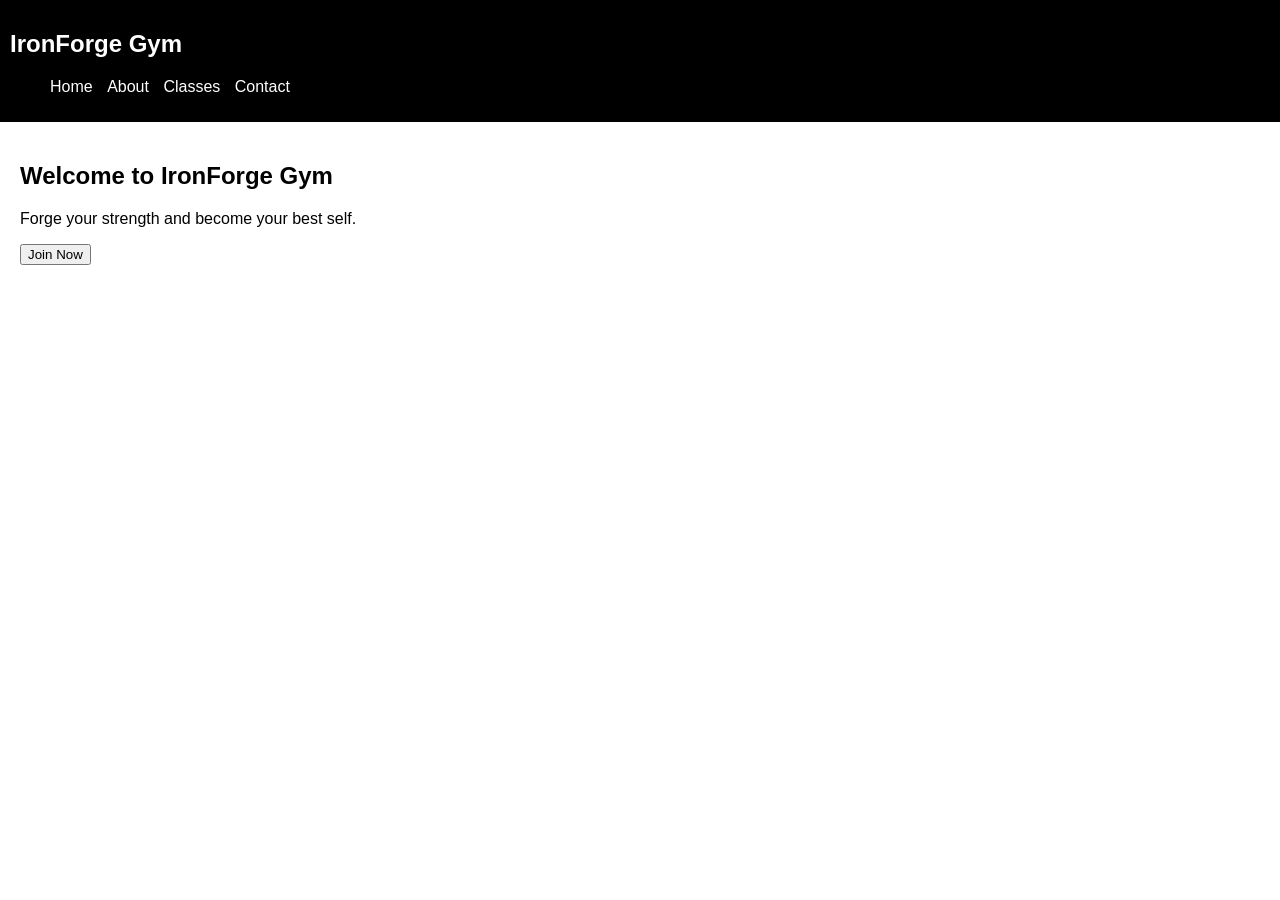
==== index.html @ 8f1a5613 "Added navbar and basic layout" ====
<!DOCTYPE html>
<html>
<head>
  <title>IronForge Gym</title>
  <link rel="stylesheet" href="style.css">
</head>

<body>

<nav>
  <h1>IronForge Gym</h1>
  <ul>
    <li>Home</li>
    <li>About</li>
    <li>Classes</li>
    <li>Contact</li>
  </ul>
</nav>

<section>
  <h2>Welcome to IronForge Gym</h2>
  <p>Forge your strength and become your best self.</p>
  <button>Join Now</button>
</section>

</body>
</html>
---- style.css ----
body {
  font-family: Arial;
  margin: 0;
}

nav {
  background: black;
  color: white;
  padding: 10px;
}

nav ul {
  list-style: none;
}

nav li {
  display: inline;
  margin-right: 10px;
}

section {
  padding: 20px;
}
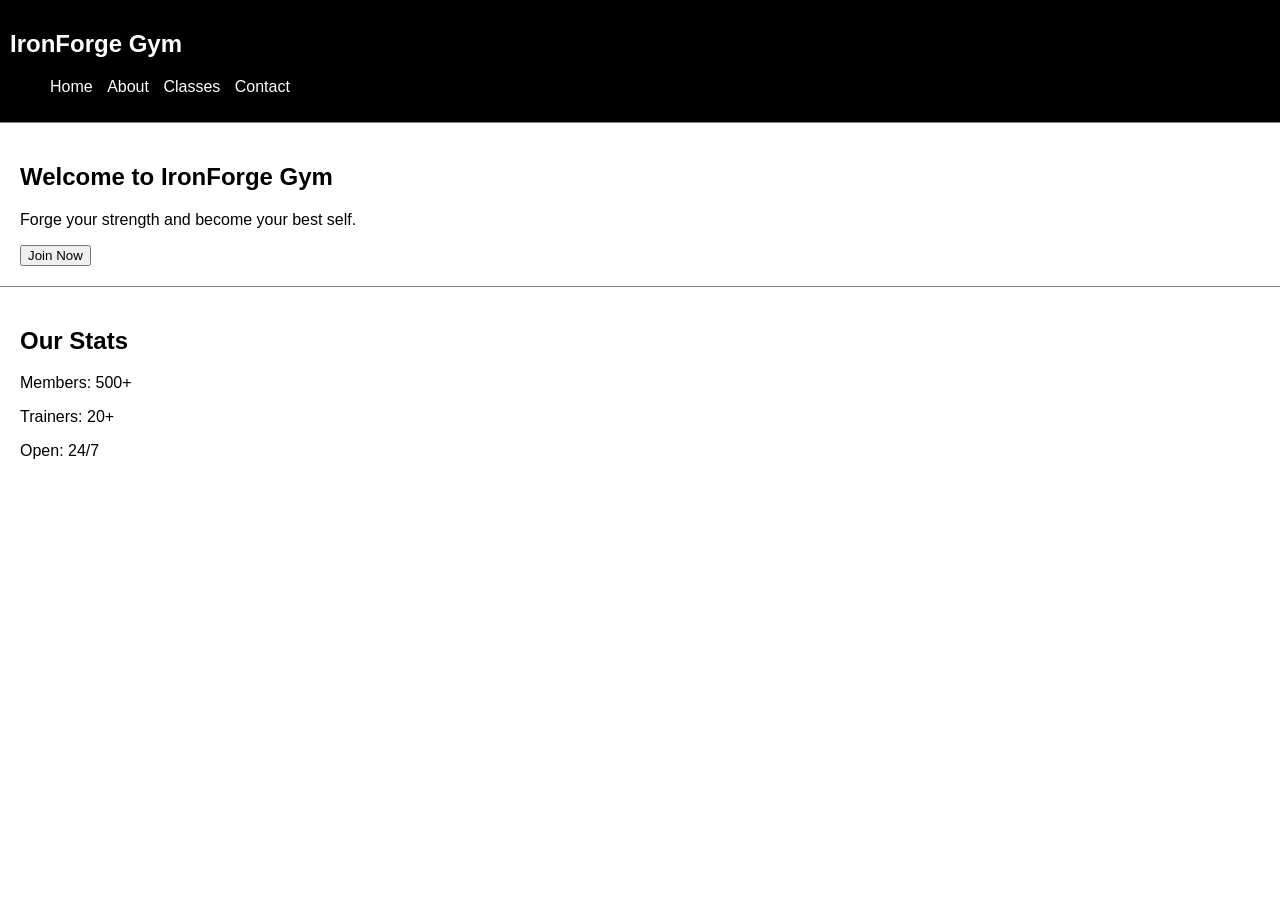
==== commit 3463ec92: "Added stats section to homepage" ====
--- a/index.html
+++ b/index.html
@@ -23,5 +23,12 @@
   <button>Join Now</button>
 </section>
 
+<section>
+  <h2>Our Stats</h2>
+  <p>Members: 500+</p>
+  <p>Trainers: 20+</p>
+  <p>Open: 24/7</p>
+</section>
+
 </body>
 </html>
--- a/style.css
+++ b/style.css
@@ -20,4 +20,9 @@
 
 section {
   padding: 20px;
+}
+
+section {
+  padding: 20px;
+  border-top: 1px solid gray;
 }
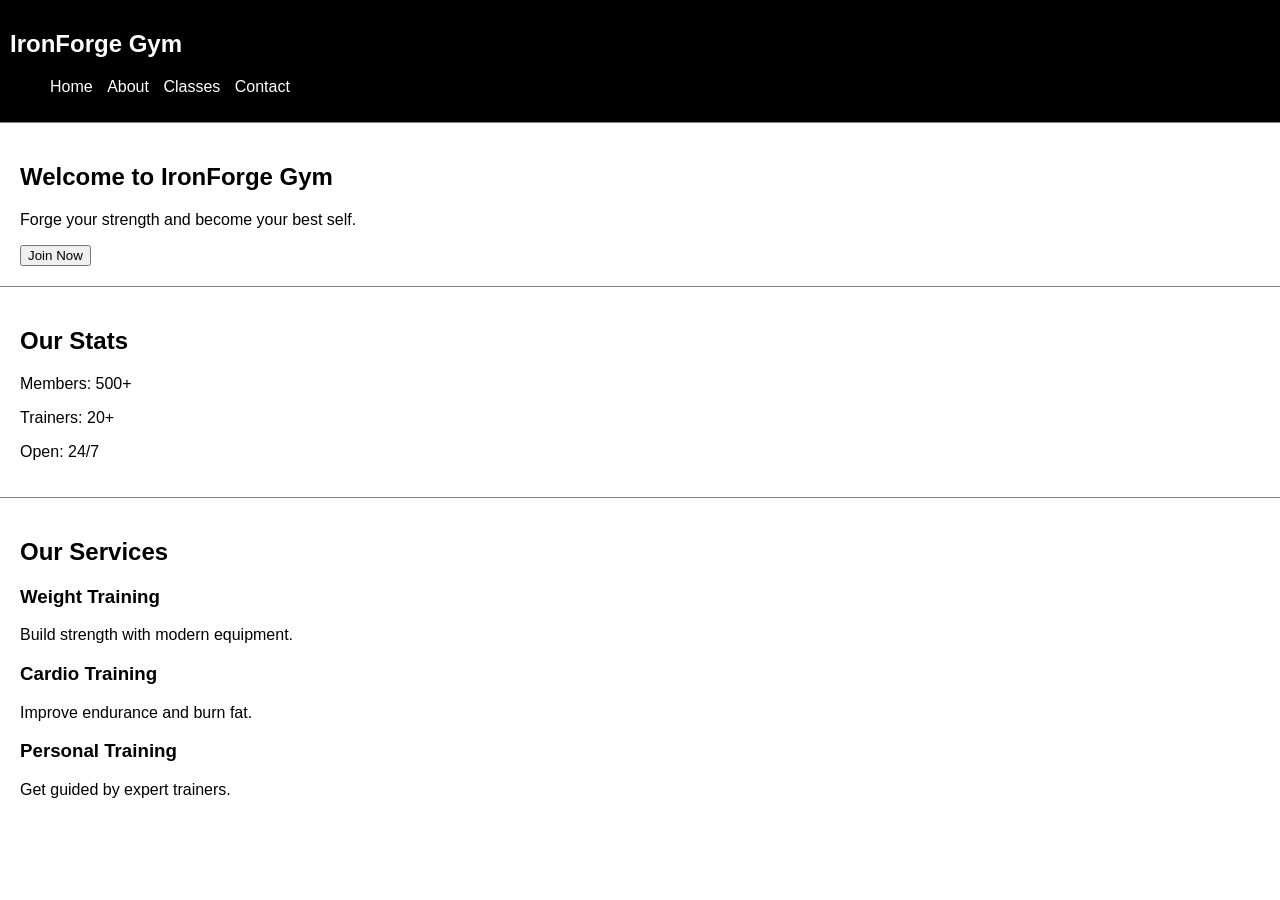
==== commit de29fecd: "Added services section to homepage" ====
--- a/index.html
+++ b/index.html
@@ -30,5 +30,25 @@
   <p>Open: 24/7</p>
 </section>
 
+<section>
+  <h2>Our Services</h2>
+
+  <div>
+    <h3>Weight Training</h3>
+    <p>Build strength with modern equipment.</p>
+  </div>
+
+  <div>
+    <h3>Cardio Training</h3>
+    <p>Improve endurance and burn fat.</p>
+  </div>
+
+  <div>
+    <h3>Personal Training</h3>
+    <p>Get guided by expert trainers.</p>
+  </div>
+
+</section>
+
 </body>
 </html>
--- a/style.css
+++ b/style.css
@@ -25,4 +25,12 @@
 section {
   padding: 20px;
   border-top: 1px solid gray;
+}
+
+h2 {
+  margin-top: 20px;
+}
+
+div {
+  margin-bottom: 15px;
 }
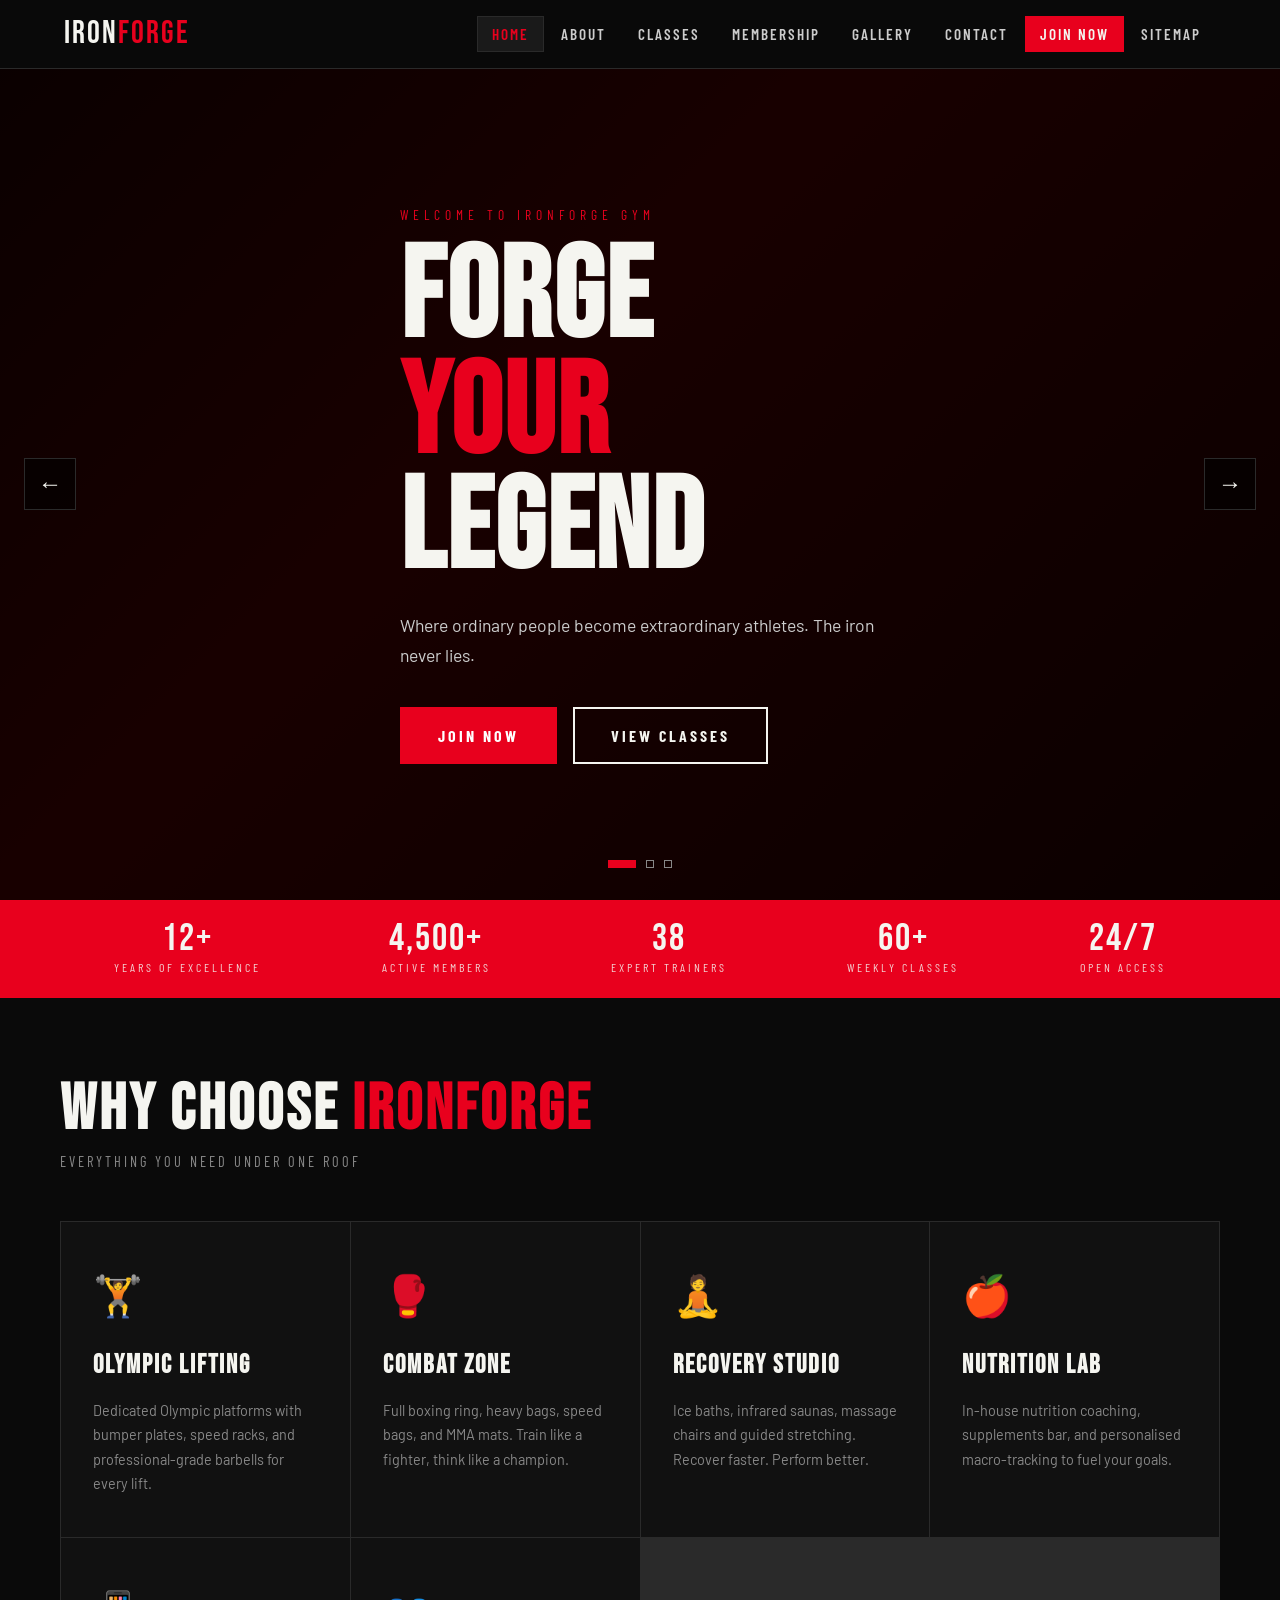
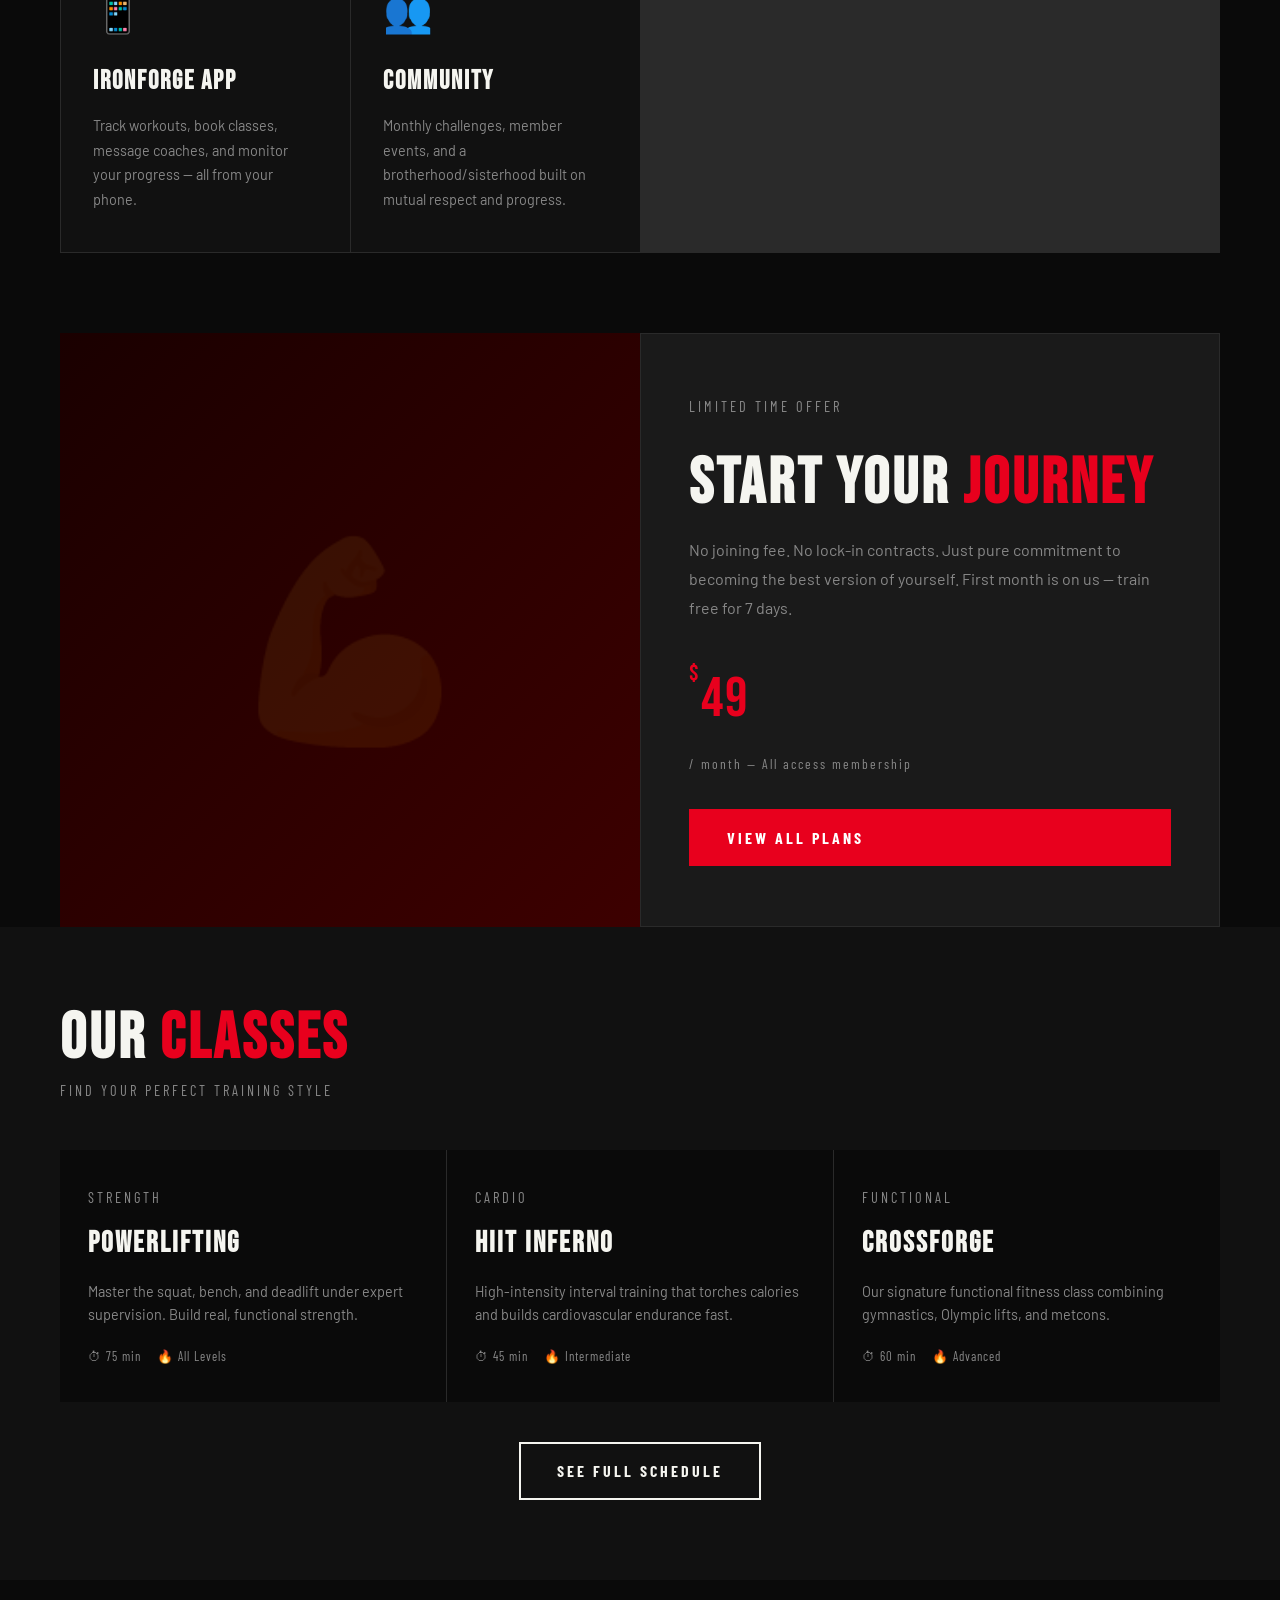
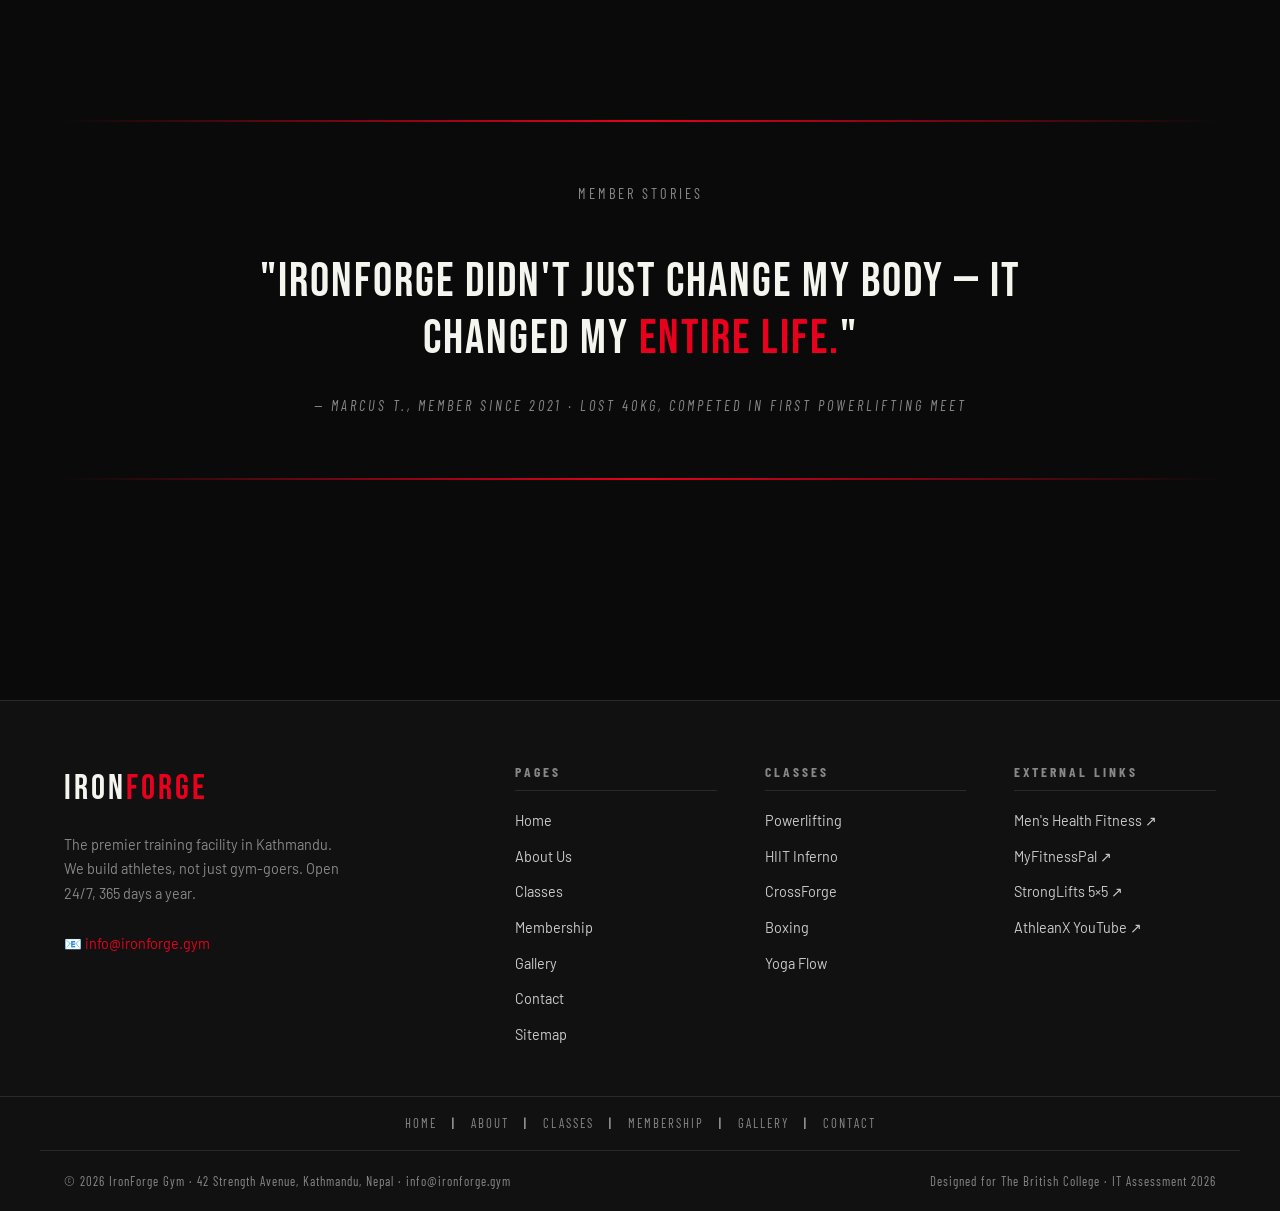
==== commit 30caf3c8: "Fully updated, added UI, Fixed Site map, Added other pages" ====
--- a/index.html
+++ b/index.html
@@ -1,54 +1,269 @@
 <!DOCTYPE html>
-<html>
+<html lang="en">
 <head>
-  <title>IronForge Gym</title>
-  <link rel="stylesheet" href="style.css">
+  <meta charset="UTF-8" />
+  <meta name="viewport" content="width=device-width, initial-scale=1.0" />
+  <title>IronForge Gym — Forge Your Legend</title>
+  <link rel="stylesheet" href="style.css" />
+  <style>
+    
+  </style>
 </head>
-
 <body>
 
-<nav>
-  <h1>IronForge Gym</h1>
-  <ul>
-    <li>Home</li>
-    <li>About</li>
-    <li>Classes</li>
-    <li>Contact</li>
-  </ul>
+<!--  NAVBAR  -->
+<nav id="navbar">
+  <div class="nav-inner">
+    <a href="index.html" class="nav-logo">Iron<span>Forge</span></a>
+    <ul class="nav-links">
+      <li><a href="index.html" class="active">Home</a></li>
+      <li><a href="about.html">About</a></li>
+      <li><a href="classes.html">Classes</a></li>
+      <li><a href="membership.html">Membership</a></li>
+      <li><a href="gallery.html">Gallery</a></li>
+      <li><a href="contact.html">Contact</a></li>
+      <li><a href="contact.html" class="nav-cta">Join Now</a></li>
+        <li><a href="sitemap.html">Sitemap</a></li>
+      
+    </ul>
+  </div>
 </nav>
 
+<!--  HERO SLIDER  -->
+<section class="hero">
+  <div class="slides" id="slides">
+
+    <div class="slide slide-1">
+      <div class="slide-bg"></div>
+      <div class="slide-content">
+        <p class="slide-label">Welcome to IronForge Gym</p>
+        <h1 class="slide-title">Forge<br/><em>Your</em><br/>Legend</h1>
+        <p class="slide-desc">Where ordinary people become extraordinary athletes. The iron never lies.</p>
+        <div class="slide-btns">
+          <a href="membership.html" class="btn btn-primary">Join Now</a>
+          <a href="classes.html" class="btn btn-outline">View Classes</a>
+        </div>
+      </div>
+    </div>
+
+    <div class="slide slide-2">
+      <div class="slide-bg"></div>
+      <div class="slide-content">
+        <p class="slide-label">Elite Coaching</p>
+        <h1 class="slide-title">Train<br/><em>Like</em><br/>Champions</h1>
+        <p class="slide-desc">Certified trainers. Proven programs. Transformations that last a lifetime.</p>
+        <div class="slide-btns">
+          <a href="about.html" class="btn btn-primary">Meet Our Team</a>
+          <a href="gallery.html" class="btn btn-outline">See Results</a>
+        </div>
+      </div>
+    </div>
+
+    <div class="slide slide-3">
+      <div class="slide-bg"></div>
+      <div class="slide-content">
+        <p class="slide-label">State-of-the-Art Facility</p>
+        <h1 class="slide-title">World<br/><em>Class</em><br/>Gear</h1>
+        <p class="slide-desc">500+ machines. Olympic platforms. Recovery suites. Everything you need.</p>
+        <div class="slide-btns">
+          <a href="gallery.html" class="btn btn-primary">Take a Tour</a>
+          <a href="contact.html" class="btn btn-outline">Get Directions</a>
+        </div>
+      </div>
+    </div>
+
+  </div>
+
+  <button class="slider-arrow slider-prev" onclick="moveSlide(-1)" aria-label="Previous slide">&#8592;</button>
+  <button class="slider-arrow slider-next" onclick="moveSlide(1)" aria-label="Next slide">&#8594;</button>
+
+  <div class="slider-dots">
+    <div class="dot active" onclick="goSlide(0)"></div>
+    <div class="dot" onclick="goSlide(1)"></div>
+    <div class="dot" onclick="goSlide(2)"></div>
+  </div>
+</section>
+
+<!--  STATS BAR  -->
+<div class="stats-bar">
+  <div class="stats-inner">
+    <div class="stat"><div class="stat-num">12+</div><div class="stat-label">Years of Excellence</div></div>
+    <div class="stat"><div class="stat-num">4,500+</div><div class="stat-label">Active Members</div></div>
+    <div class="stat"><div class="stat-num">38</div><div class="stat-label">Expert Trainers</div></div>
+    <div class="stat"><div class="stat-num">60+</div><div class="stat-label">Weekly Classes</div></div>
+    <div class="stat"><div class="stat-num">24/7</div><div class="stat-label">Open Access</div></div>
+  </div>
+</div>
+
+<!--  FEATURES  -->
+<section class="features">
+  <div class="container">
+    <h2 class="section-title">Why Choose <span>IronForge</span></h2>
+    <p class="section-sub">Everything you need under one roof</p>
+    <div class="features-grid">
+      <div class="feature-item">
+        <div class="feature-icon">🏋️</div>
+        <h3>Olympic Lifting</h3>
+        <p>Dedicated Olympic platforms with bumper plates, speed racks, and professional-grade barbells for every lift.</p>
+      </div>
+      <div class="feature-item">
+        <div class="feature-icon">🥊</div>
+        <h3>Combat Zone</h3>
+        <p>Full boxing ring, heavy bags, speed bags, and MMA mats. Train like a fighter, think like a champion.</p>
+      </div>
+      <div class="feature-item">
+        <div class="feature-icon">🧘</div>
+        <h3>Recovery Studio</h3>
+        <p>Ice baths, infrared saunas, massage chairs and guided stretching. Recover faster. Perform better.</p>
+      </div>
+      <div class="feature-item">
+        <div class="feature-icon">🍎</div>
+        <h3>Nutrition Lab</h3>
+        <p>In-house nutrition coaching, supplements bar, and personalised macro-tracking to fuel your goals.</p>
+      </div>
+      <div class="feature-item">
+        <div class="feature-icon">📱</div>
+        <h3>IronForge App</h3>
+        <p>Track workouts, book classes, message coaches, and monitor your progress — all from your phone.</p>
+      </div>
+      <div class="feature-item">
+        <div class="feature-icon">👥</div>
+        <h3>Community</h3>
+        <p>Monthly challenges, member events, and a brotherhood/sisterhood built on mutual respect and progress.</p>
+      </div>
+    </div>
+  </div>
+</section>
+
+<!--  MEMBERSHIP PROMO  -->
 <section>
-  <h2>Welcome to IronForge Gym</h2>
-  <p>Forge your strength and become your best self.</p>
-  <button>Join Now</button>
-</section>
-
-<section>
-  <h2>Our Stats</h2>
-  <p>Members: 500+</p>
-  <p>Trainers: 20+</p>
-  <p>Open: 24/7</p>
-</section>
-
-<section>
-  <h2>Our Services</h2>
-
-  <div>
-    <h3>Weight Training</h3>
-    <p>Build strength with modern equipment.</p>
-  </div>
-
-  <div>
-    <h3>Cardio Training</h3>
-    <p>Improve endurance and burn fat.</p>
-  </div>
-
-  <div>
-    <h3>Personal Training</h3>
-    <p>Get guided by expert trainers.</p>
-  </div>
-
-</section>
-
+  <div class="container">
+    <div class="promo-split">
+      <div class="promo-img"></div>
+      <div class="promo-text">
+        <p class="section-sub">Limited Time Offer</p>
+        <h2 class="section-title">Start Your <span>Journey</span></h2>
+        <p>No joining fee. No lock-in contracts. Just pure commitment to becoming the best version of yourself. First month is on us — train free for 7 days.</p>
+        <div class="price-tag"><sup>$</sup>49</div>
+        <p class="price-note">/ month — All access membership</p>
+        <a href="membership.html" class="btn btn-primary">View All Plans</a>
+      </div>
+    </div>
+  </div>
+</section>
+
+<!-- CLASSES PREVIEW -->
+<section class="classes-preview">
+  <div class="container">
+    <h2 class="section-title">Our <span>Classes</span></h2>
+    <p class="section-sub">Find your perfect training style</p>
+    <div class="classes-grid">
+      <div class="class-card">
+        <p class="class-tag">Strength</p>
+        <h3>Powerlifting</h3>
+        <p>Master the squat, bench, and deadlift under expert supervision. Build real, functional strength.</p>
+        <div class="class-meta"><span>⏱ 75 min</span><span>🔥 All Levels</span></div>
+      </div>
+      <div class="class-card">
+        <p class="class-tag">Cardio</p>
+        <h3>HIIT Inferno</h3>
+        <p>High-intensity interval training that torches calories and builds cardiovascular endurance fast.</p>
+        <div class="class-meta"><span>⏱ 45 min</span><span>🔥 Intermediate</span></div>
+      </div>
+      <div class="class-card">
+        <p class="class-tag">Functional</p>
+        <h3>CrossForge</h3>
+        <p>Our signature functional fitness class combining gymnastics, Olympic lifts, and metcons.</p>
+        <div class="class-meta"><span>⏱ 60 min</span><span>🔥 Advanced</span></div>
+      </div>
+    </div>
+    <div style="text-align:center;margin-top:40px;">
+      <a href="classes.html" class="btn btn-outline">See Full Schedule</a>
+    </div>
+  </div>
+</section>
+
+<!-- ══ TESTIMONIAL ══ -->
+<section class="testimonial">
+  <div class="container">
+    <div class="divider"></div>
+    <p class="section-sub">Member Stories</p>
+    <blockquote>"IronForge didn't just change my body — it changed my <span class="text-red">entire life.</span>"</blockquote>
+    <cite>— Marcus T., Member since 2021 · Lost 40kg, Competed in first powerlifting meet</cite>
+    <div class="divider"></div>
+  </div>
+</section>
+
+<!-- ══ FOOTER ══ -->
+<footer id="footer">
+  <div class="footer-grid">
+    <div class="footer-brand">
+      <div class="logo">Iron<span>Forge</span></div>
+      <p>The premier training facility in Kathmandu. We build athletes, not just gym-goers. Open 24/7, 365 days a year.</p>
+      <br/>
+      <p>📧 <a href="mailto:info@ironforge.gym">info@ironforge.gym</a></p>
+    </div>
+    <div class="footer-col">
+      <h4>Pages</h4>
+      <ul>
+        <li><a href="index.html">Home</a></li>
+        <li><a href="about.html">About Us</a></li>
+        <li><a href="classes.html">Classes</a></li>
+        <li><a href="membership.html">Membership</a></li>
+        <li><a href="gallery.html">Gallery</a></li>
+        <li><a href="contact.html">Contact</a></li>
+        <li><a href="sitemap.html">Sitemap</a></li>
+      </ul>
+    </div>
+    <div class="footer-col">
+      <h4>Classes</h4>
+      <ul>
+        <li><a href="classes.html">Powerlifting</a></li>
+        <li><a href="classes.html">HIIT Inferno</a></li>
+        <li><a href="classes.html">CrossForge</a></li>
+        <li><a href="classes.html">Boxing</a></li>
+        <li><a href="classes.html">Yoga Flow</a></li>
+      </ul>
+    </div>
+    <div class="footer-col">
+      <h4>External Links</h4>
+      <ul>
+        <li><a href="https://www.menshealth.com/fitness/" target="_blank">Men's Health Fitness ↗</a></li>
+        <li><a href="https://www.myfitnesspal.com/" target="_blank">MyFitnessPal ↗</a></li>
+        <li><a href="https://www.stronglifts.com/" target="_blank">StrongLifts 5×5 ↗</a></li>
+        <li><a href="https://www.youtube.com/@AthleanX" target="_blank">AthleanX YouTube ↗</a></li>
+      </ul>
+    </div>
+  </div>
+
+  <div class="secondary-nav">
+    <a href="index.html">Home</a> |
+    <a href="about.html">About</a> |
+    <a href="classes.html">Classes</a> |
+    <a href="membership.html">Membership</a> |
+    <a href="gallery.html">Gallery</a> |
+    <a href="contact.html">Contact</a>
+  </div>
+
+  <div class="footer-bottom">
+    <p>© 2026 IronForge Gym · 42 Strength Avenue, Kathmandu, Nepal · <a href="mailto:info@ironforge.gym">info@ironforge.gym</a></p>
+    <p>Designed for The British College · IT Assessment 2026</p>
+  </div>
+</footer>
+
+<script>
+  let current = 0;
+  const total = 3;
+  function updateSlider() {
+    document.getElementById('slides').style.transform = `translateX(-${current * 100}%)`;
+    document.querySelectorAll('.dot').forEach((d, i) => d.classList.toggle('active', i === current));
+  }
+  function moveSlide(dir) {
+    current = (current + dir + total) % total;
+    updateSlider();
+  }
+  function goSlide(n) { current = n; updateSlider(); }
+  setInterval(() => moveSlide(1), 5000);
+</script>
 </body>
-</html>+</html>
--- a/style.css
+++ b/style.css
@@ -1,36 +1,708 @@
+/* ============================================
+   IRONFORGE GYM — Main Stylesheet
+   ============================================ */
+
+@import url('https://fonts.googleapis.com/css2?family=Bebas+Neue&family=Barlow+Condensed:wght@300;400;600;700&family=Barlow:wght@300;400;500&display=swap');
+
+:root {
+  --black:      #0a0a0a;
+  --dark:       #111111;
+  --dark-mid:   #1a1a1a;
+  --mid:        #222222;
+  --border:     #2a2a2a;
+  --red:        #e8001d;
+  --red-dark:   #b50017;
+  --red-glow:   rgba(232, 0, 29, 0.25);
+  --gold:       #c9a84c;
+  --white:      #f5f5f0;
+  --grey:       #888888;
+  --light-grey: #cccccc;
+  --max-width:  1320px;
+  --font-display: 'Bebas Neue', sans-serif;
+  --font-condensed: 'Barlow Condensed', sans-serif;
+  --font-body:  'Barlow', sans-serif;
+}
+
+*, *::before, *::after { box-sizing: border-box; margin: 0; padding: 0; }
+
+html { scroll-behavior: smooth; }
+
 body {
-  font-family: Arial;
-  margin: 0;
-}
-
-nav {
-  background: black;
-  color: white;
-  padding: 10px;
-}
-
-nav ul {
+  background: var(--black);
+  color: var(--white);
+  font-family: var(--font-body);
+  font-size: 16px;
+  line-height: 1.6;
+  cursor: crosshair;
+}
+
+a { color: var(--red); text-decoration: none; transition: color 0.2s; }
+a:hover { color: var(--gold); }
+a:visited { color: var(--red-dark); }
+img { max-width: 100%; height: auto; display: block; }
+
+/* ── LAYOUT ── */
+.container {
+  max-width: var(--max-width);
+  margin: 0 auto;
+  padding: 0 24px;
+}
+
+/* ── NAVBAR ── */
+#navbar {
+  position: fixed;
+  top: 0; left: 0; right: 0;
+  z-index: 1000;
+  background: rgba(10,10,10,0.95);
+  backdrop-filter: blur(12px);
+  border-bottom: 1px solid var(--border);
+}
+
+.nav-inner {
+  max-width: var(--max-width);
+  margin: 0 auto;
+  padding: 0 24px;
+  display: flex;
+  align-items: center;
+  justify-content: space-between;
+  height: 68px;
+}
+
+.nav-logo {
+  font-family: var(--font-display);
+  font-size: 2rem;
+  color: var(--white);
+  letter-spacing: 2px;
+}
+.nav-logo span { color: var(--red); }
+
+.nav-links {
+  display: flex;
+  gap: 2px;
   list-style: none;
 }
 
-nav li {
-  display: inline;
-  margin-right: 10px;
-}
-
-section {
-  padding: 20px;
-}
-
-section {
-  padding: 20px;
-  border-top: 1px solid gray;
-}
-
-h2 {
-  margin-top: 20px;
-}
-
-div {
-  margin-bottom: 15px;
-}+.nav-links a {
+  font-family: var(--font-condensed);
+  font-size: 0.95rem;
+  font-weight: 600;
+  letter-spacing: 2px;
+  text-transform: uppercase;
+  color: var(--light-grey);
+  padding: 8px 14px;
+  border: 1px solid transparent;
+  transition: all 0.2s;
+}
+.nav-links a:hover,
+.nav-links a.active {
+  color: var(--red);
+  border-color: var(--border);
+  background: var(--dark-mid);
+}
+.nav-links a:visited { color: var(--grey); }
+.nav-links a:visited:hover { color: var(--red); }
+
+.nav-cta {
+  background: var(--red) !important;
+  color: var(--white) !important;
+  border-color: var(--red) !important;
+}
+.nav-cta:hover {
+  background: var(--red-dark) !important;
+  color: var(--white) !important;
+}
+
+/* ── HERO / PAGE HEADER ── */
+.page-header {
+  margin-top: 68px;
+  background: var(--dark);
+  border-bottom: 1px solid var(--border);
+  padding: 60px 24px;
+  text-align: center;
+  position: relative;
+  overflow: hidden;
+}
+.page-header::before {
+  content: '';
+  position: absolute;
+  top: 0; left: 0; right: 0; bottom: 0;
+  background: repeating-linear-gradient(
+    -45deg,
+    transparent,
+    transparent 20px,
+    rgba(255,255,255,0.015) 20px,
+    rgba(255,255,255,0.015) 21px
+  );
+}
+.page-header h1 {
+  font-family: var(--font-display);
+  font-size: clamp(3rem, 7vw, 6rem);
+  letter-spacing: 4px;
+  line-height: 1;
+  position: relative;
+}
+.page-header h1 span { color: var(--red); }
+.page-header p {
+  font-family: var(--font-condensed);
+  font-size: 1.1rem;
+  letter-spacing: 3px;
+  text-transform: uppercase;
+  color: var(--grey);
+  margin-top: 12px;
+  position: relative;
+}
+
+/* ── SECTION TITLES ── */
+.section-title {
+  font-family: var(--font-display);
+  font-size: clamp(2.4rem, 5vw, 4rem);
+  letter-spacing: 3px;
+  line-height: 1;
+  margin-bottom: 8px;
+}
+.section-title span { color: var(--red); }
+
+.section-sub {
+  font-family: var(--font-condensed);
+  font-size: 0.9rem;
+  letter-spacing: 3px;
+  text-transform: uppercase;
+  color: var(--grey);
+  margin-bottom: 48px;
+}
+
+/* ── BUTTONS ── */
+.btn {
+  display: inline-block;
+  font-family: var(--font-condensed);
+  font-size: 1rem;
+  font-weight: 700;
+  letter-spacing: 3px;
+  text-transform: uppercase;
+  padding: 14px 36px;
+  border: 2px solid;
+  cursor: pointer;
+  transition: all 0.2s;
+}
+.btn-primary {
+  background: var(--red);
+  color: var(--white);
+  border-color: var(--red);
+}
+.btn-primary:hover {
+  background: transparent;
+  color: var(--red);
+}
+.btn-outline {
+  background: transparent;
+  color: var(--white);
+  border-color: var(--white);
+}
+.btn-outline:hover {
+  background: var(--white);
+  color: var(--black);
+}
+
+/* ── CARDS ── */
+.card {
+  background: var(--dark-mid);
+  border: 1px solid var(--border);
+  padding: 32px;
+  transition: border-color 0.3s, transform 0.3s;
+}
+.card:hover {
+  border-color: var(--red);
+  transform: translateY(-4px);
+}
+
+/* ── FOOTER ── */
+#footer {
+  background: var(--dark);
+  border-top: 1px solid var(--border);
+  margin-top: 80px;
+}
+
+.footer-grid {
+  max-width: var(--max-width);
+  margin: 0 auto;
+  padding: 60px 24px 40px;
+  display: grid;
+  grid-template-columns: 2fr 1fr 1fr 1fr;
+  gap: 48px;
+}
+
+.footer-brand .logo {
+  font-family: var(--font-display);
+  font-size: 2.2rem;
+  letter-spacing: 3px;
+  margin-bottom: 16px;
+}
+.footer-brand .logo span { color: var(--red); }
+.footer-brand p {
+  color: var(--grey);
+  font-size: 0.9rem;
+  line-height: 1.7;
+  max-width: 280px;
+}
+
+.footer-col h4 {
+  font-family: var(--font-condensed);
+  font-size: 0.85rem;
+  letter-spacing: 3px;
+  text-transform: uppercase;
+  color: var(--grey);
+  margin-bottom: 16px;
+  border-bottom: 1px solid var(--border);
+  padding-bottom: 8px;
+}
+.footer-col ul { list-style: none; }
+.footer-col li { margin-bottom: 10px; }
+.footer-col a {
+  color: var(--light-grey);
+  font-size: 0.9rem;
+  transition: color 0.2s, padding-left 0.2s;
+}
+.footer-col a:hover { color: var(--red); padding-left: 4px; }
+.footer-col a:visited { color: var(--grey); }
+
+.footer-bottom {
+  max-width: var(--max-width);
+  margin: 0 auto;
+  padding: 20px 24px;
+  border-top: 1px solid var(--border);
+  display: flex;
+  justify-content: space-between;
+  align-items: center;
+  flex-wrap: wrap;
+  gap: 12px;
+}
+.footer-bottom p, .footer-bottom a {
+  font-size: 0.8rem;
+  color: var(--grey);
+  font-family: var(--font-condensed);
+  letter-spacing: 1px;
+}
+
+/* ── SECONDARY NAV (text only, bottom) ── */
+.secondary-nav {
+  text-align: center;
+  padding: 16px;
+  border-top: 1px solid var(--border);
+  font-family: var(--font-condensed);
+  font-size: 0.8rem;
+  letter-spacing: 2px;
+}
+.secondary-nav a {
+  color: var(--grey);
+  margin: 0 10px;
+  text-transform: uppercase;
+}
+.secondary-nav a:hover { color: var(--red); }
+
+/* ── UTILITY ── */
+.text-red { color: var(--red); }
+.text-gold { color: var(--gold); }
+.text-grey { color: var(--grey); }
+.mt-80 { margin-top: 80px; }
+.mb-48 { margin-bottom: 48px; }
+.section { padding: 80px 0; }
+
+/* ── DIVIDER ── */
+.divider {
+  height: 2px;
+  background: linear-gradient(90deg, transparent, var(--red), transparent);
+  margin: 60px 0;
+}
+
+/* ── TABLE STYLES ── */
+table {
+  width: 100%;
+  border-collapse: collapse;
+  font-family: var(--font-condensed);
+}
+th {
+  background: var(--red);
+  color: var(--white);
+  font-size: 0.85rem;
+  letter-spacing: 2px;
+  text-transform: uppercase;
+  padding: 14px 20px;
+  text-align: left;
+}
+td {
+  padding: 14px 20px;
+  border-bottom: 1px solid var(--border);
+  font-size: 0.95rem;
+  color: var(--light-grey);
+}
+tr:hover td { background: var(--dark-mid); }
+tr:nth-child(even) td { background: rgba(255,255,255,0.02); }
+
+/* ── FORM STYLES ── */
+.form-group { margin-bottom: 24px; }
+.form-group label {
+  display: block;
+  font-family: var(--font-condensed);
+  font-size: 0.85rem;
+  letter-spacing: 2px;
+  text-transform: uppercase;
+  color: var(--grey);
+  margin-bottom: 8px;
+}
+.form-group input,
+.form-group textarea,
+.form-group select {
+  width: 100%;
+  background: var(--dark-mid);
+  border: 1px solid var(--border);
+  color: var(--white);
+  font-family: var(--font-body);
+  font-size: 1rem;
+  padding: 14px 18px;
+  outline: none;
+  transition: border-color 0.2s;
+}
+.form-group input:focus,
+.form-group textarea:focus,
+.form-group select:focus {
+  border-color: var(--red);
+  box-shadow: 0 0 0 3px var(--red-glow);
+}
+.form-group input.error,
+.form-group textarea.error { border-color: #ff4444; }
+.form-error {
+  color: #ff6666;
+  font-size: 0.8rem;
+  font-family: var(--font-condensed);
+  letter-spacing: 1px;
+  margin-top: 6px;
+  display: none;
+}
+
+/* ── RESPONSIVE ── */
+@media (max-width: 900px) {
+  .footer-grid { grid-template-columns: 1fr 1fr; }
+  .nav-links { display: none; }
+}
+@media (max-width: 600px) {
+  .footer-grid { grid-template-columns: 1fr; }
+}
+
+.class-full-card .btn-primary {
+  background: var(--red);
+  color: #ffffff;
+  border: 1px solid var(--red);
+  font-weight: 700;
+  letter-spacing: 2px;
+}
+
+.class-full-card .btn-primary:hover {
+  background: #ff1a2f;
+  color: #ffffff;
+  border-color: #ff1a2f;
+}
+.plan .btn-primary {
+  background: var(--red);
+  color: #ffffff !important;
+  border-color: var(--red);
+  font-weight: 700;
+  letter-spacing: 3px;
+  box-shadow: 0 0 12px rgba(232, 0, 29, 0.35);
+}
+
+.plan .btn-primary:hover {
+  background: #ff1a2f;
+  color: #ffffff !important;
+  border-color: #ff1a2f;
+}
+
+.plan .btn-outline {
+  color: var(--white) !important;
+  border-color: var(--white);
+}
+
+.plan .btn-outline:hover {
+  background: var(--white);
+  color: var(--black) !important;
+}
+
+.btn-primary {
+  color: #ffffff !important;
+  font-weight: 700;
+  letter-spacing: 3px;
+}
+
+.btn-primary:hover {
+  color: #ffffff !important;
+}
+
+:root {
+  --max-width: 1200px;
+}
+
+.container {
+  max-width: var(--max-width);
+  margin: 0 auto;
+  padding: 0 20px;
+}
+/* ── HERO SLIDER ── */
+    .hero {
+      margin-top: 68px;
+      position: relative;
+      height: calc(100vh - 68px);
+      min-height: 560px;
+      overflow: hidden;
+    }
+    .slides { display: flex; height: 100%; transition: transform 0.8s cubic-bezier(0.77,0,0.18,1); }
+    .slide {
+      min-width: 100%;
+      height: 100%;
+      position: relative;
+      display: flex;
+      align-items: center;
+    }
+    .slide-bg {
+      position: absolute; inset: 0;
+      background-size: cover;
+      background-position: center;
+      filter: brightness(0.4);
+    }
+    .slide-1 .slide-bg { background: linear-gradient(135deg, #1a0000 0%, #3d0000 40%, #1a0000 100%), url('https://images.unsplash.com/photo-1534438327276-14e5300c3a48?w=1400'); background-blend-mode: multiply; }
+    .slide-2 .slide-bg { background: linear-gradient(135deg, #000a1a 0%, #001a3d 40%, #000a1a 100%), url('https://images.unsplash.com/photo-1517836357463-d25dfeac3438?w=1400'); background-blend-mode: multiply; }
+    .slide-3 .slide-bg { background: linear-gradient(135deg, #0a0a00 0%, #1a1a00 40%, #0a0a00 100%), url('https://images.unsplash.com/photo-1571019613454-1cb2f99b2d8b?w=1400'); background-blend-mode: multiply; }
+
+    .slide-content {
+      position: relative;
+      z-index: 2;
+      max-width: var(--max-width);
+      margin: 0 auto;
+      padding: 0 48px;
+    }
+    .slide-label {
+      font-family: var(--font-condensed);
+      font-size: 0.85rem;
+      letter-spacing: 5px;
+      text-transform: uppercase;
+      color: var(--red);
+      margin-bottom: 16px;
+    }
+    .slide-title {
+      font-family: var(--font-display);
+      font-size: clamp(4rem, 10vw, 9rem);
+      line-height: 0.9;
+      letter-spacing: 2px;
+      margin-bottom: 24px;
+    }
+    .slide-title em { color: var(--red); font-style: normal; }
+    .slide-desc {
+      font-size: 1.1rem;
+      color: var(--light-grey);
+      max-width: 480px;
+      margin-bottom: 36px;
+      line-height: 1.7;
+    }
+    .slide-btns { display: flex; gap: 16px; flex-wrap: wrap; }
+
+    /* arrows */
+    .slider-arrow {
+      position: absolute;
+      top: 50%; transform: translateY(-50%);
+      z-index: 10;
+      background: rgba(0,0,0,0.6);
+      border: 1px solid var(--border);
+      color: var(--white);
+      font-size: 1.5rem;
+      width: 52px; height: 52px;
+      display: flex; align-items: center; justify-content: center;
+      cursor: pointer;
+      transition: background 0.2s, border-color 0.2s;
+    }
+    .slider-arrow:hover { background: var(--red); border-color: var(--red); }
+    .slider-prev { left: 24px; }
+    .slider-next { right: 24px; }
+
+    /* dots */
+    .slider-dots {
+      position: absolute;
+      bottom: 32px; left: 50%; transform: translateX(-50%);
+      display: flex; gap: 10px; z-index: 10;
+    }
+    .dot {
+      width: 8px; height: 8px;
+      border: 1px solid var(--grey);
+      background: transparent;
+      cursor: pointer;
+      transition: all 0.3s;
+    }
+    .dot.active { background: var(--red); border-color: var(--red); width: 28px; }
+
+    /* ── STATS BAR ── */
+    .stats-bar {
+      background: var(--red);
+      padding: 20px 0;
+    }
+    .stats-inner {
+      max-width: var(--max-width);
+      margin: 0 auto;
+      padding: 0 24px;
+      display: flex;
+      justify-content: space-around;
+      flex-wrap: wrap;
+      gap: 20px;
+    }
+    .stat { text-align: center; }
+    .stat-num {
+      font-family: var(--font-display);
+      font-size: 2.4rem;
+      letter-spacing: 2px;
+      line-height: 1;
+    }
+    .stat-label {
+      font-family: var(--font-condensed);
+      font-size: 0.75rem;
+      letter-spacing: 3px;
+      text-transform: uppercase;
+      opacity: 0.85;
+    }
+
+    /* ── FEATURES ── */
+    .features { padding: 80px 0; }
+    .features-grid {
+      display: grid;
+      grid-template-columns: repeat(auto-fit, minmax(260px, 1fr));
+      gap: 1px;
+      background: var(--border);
+      border: 1px solid var(--border);
+    }
+    .feature-item {
+      background: var(--dark);
+      padding: 40px 32px;
+      transition: background 0.3s;
+    }
+    .feature-item:hover { background: var(--dark-mid); }
+    .feature-icon {
+      font-size: 2.5rem;
+      margin-bottom: 20px;
+    }
+    .feature-item h3 {
+      font-family: var(--font-display);
+      font-size: 1.6rem;
+      letter-spacing: 2px;
+      margin-bottom: 12px;
+    }
+    .feature-item p { color: var(--grey); font-size: 0.9rem; line-height: 1.7; }
+
+    /* ── PROMO SPLIT ── */
+    .promo-split {
+      display: grid;
+      grid-template-columns: 1fr 1fr;
+      min-height: 420px;
+    }
+    .promo-img {
+      background: linear-gradient(135deg, #1a0000, #3d0000);
+      position: relative;
+      overflow: hidden;
+      display: flex;
+      align-items: center;
+      justify-content: center;
+    }
+    .promo-img::after {
+      content: '💪';
+      font-size: 12rem;
+      opacity: 0.08;
+    }
+    .promo-text {
+      background: var(--dark-mid);
+      padding: 60px 48px;
+      border: 1px solid var(--border);
+      display: flex;
+      flex-direction: column;
+      justify-content: center;
+    }
+    .promo-text .section-title { margin-bottom: 20px; }
+    .promo-text p { color: var(--grey); margin-bottom: 32px; line-height: 1.8; }
+    .price-tag {
+      display: inline-block;
+      font-family: var(--font-display);
+      font-size: 3.5rem;
+      color: var(--red);
+      letter-spacing: 2px;
+      margin-bottom: 8px;
+    }
+    .price-tag sup { font-size: 1.5rem; vertical-align: top; margin-top: 10px; }
+    .price-note { font-family: var(--font-condensed); color: var(--grey); font-size: 0.85rem; letter-spacing: 2px; margin-bottom: 28px; }
+
+    /* ── CLASSES PREVIEW ── */
+    .classes-preview { padding: 80px 0; background: var(--dark); }
+    .classes-grid {
+      display: grid;
+      grid-template-columns: repeat(3, 1fr);
+      gap: 1px;
+      background: var(--border);
+    }
+    .class-card {
+      background: var(--black);
+      padding: 36px 28px;
+      position: relative;
+      overflow: hidden;
+      transition: background 0.3s;
+    }
+    .class-card::before {
+      content: '';
+      position: absolute;
+      top: 0; left: 0;
+      width: 3px; height: 0;
+      background: var(--red);
+      transition: height 0.4s;
+    }
+    .class-card:hover::before { height: 100%; }
+    .class-card:hover { background: var(--dark-mid); }
+    .class-tag {
+      font-family: var(--font-condensed);
+      font-size: 0.75rem;
+      letter-spacing: 3px;
+      text-transform: uppercase;
+      color: var(--red);
+      margin-bottom: 12px;
+    }
+    .class-card h3 {
+      font-family: var(--font-display);
+      font-size: 1.8rem;
+      letter-spacing: 2px;
+      margin-bottom: 12px;
+    }
+    .class-card p { color: var(--grey); font-size: 0.9rem; }
+    .class-meta {
+      margin-top: 20px;
+      display: flex; gap: 16px;
+      font-family: var(--font-condensed);
+      font-size: 0.8rem;
+      letter-spacing: 1px;
+      color: var(--grey);
+    }
+
+    /* ── TESTIMONIAL ── */
+    .testimonial {
+      padding: 80px 0;
+      text-align: center;
+    }
+    .testimonial blockquote {
+      font-family: var(--font-display);
+      font-size: clamp(1.8rem, 4vw, 3rem);
+      letter-spacing: 2px;
+      max-width: 800px;
+      margin: 0 auto 24px;
+      line-height: 1.2;
+    }
+    .testimonial cite {
+      font-family: var(--font-condensed);
+      font-size: 0.9rem;
+      letter-spacing: 3px;
+      text-transform: uppercase;
+      color: var(--grey);
+    }
+
+    @media (max-width: 768px) {
+      .promo-split { grid-template-columns: 1fr; }
+      .classes-grid { grid-template-columns: 1fr; }
+    }
